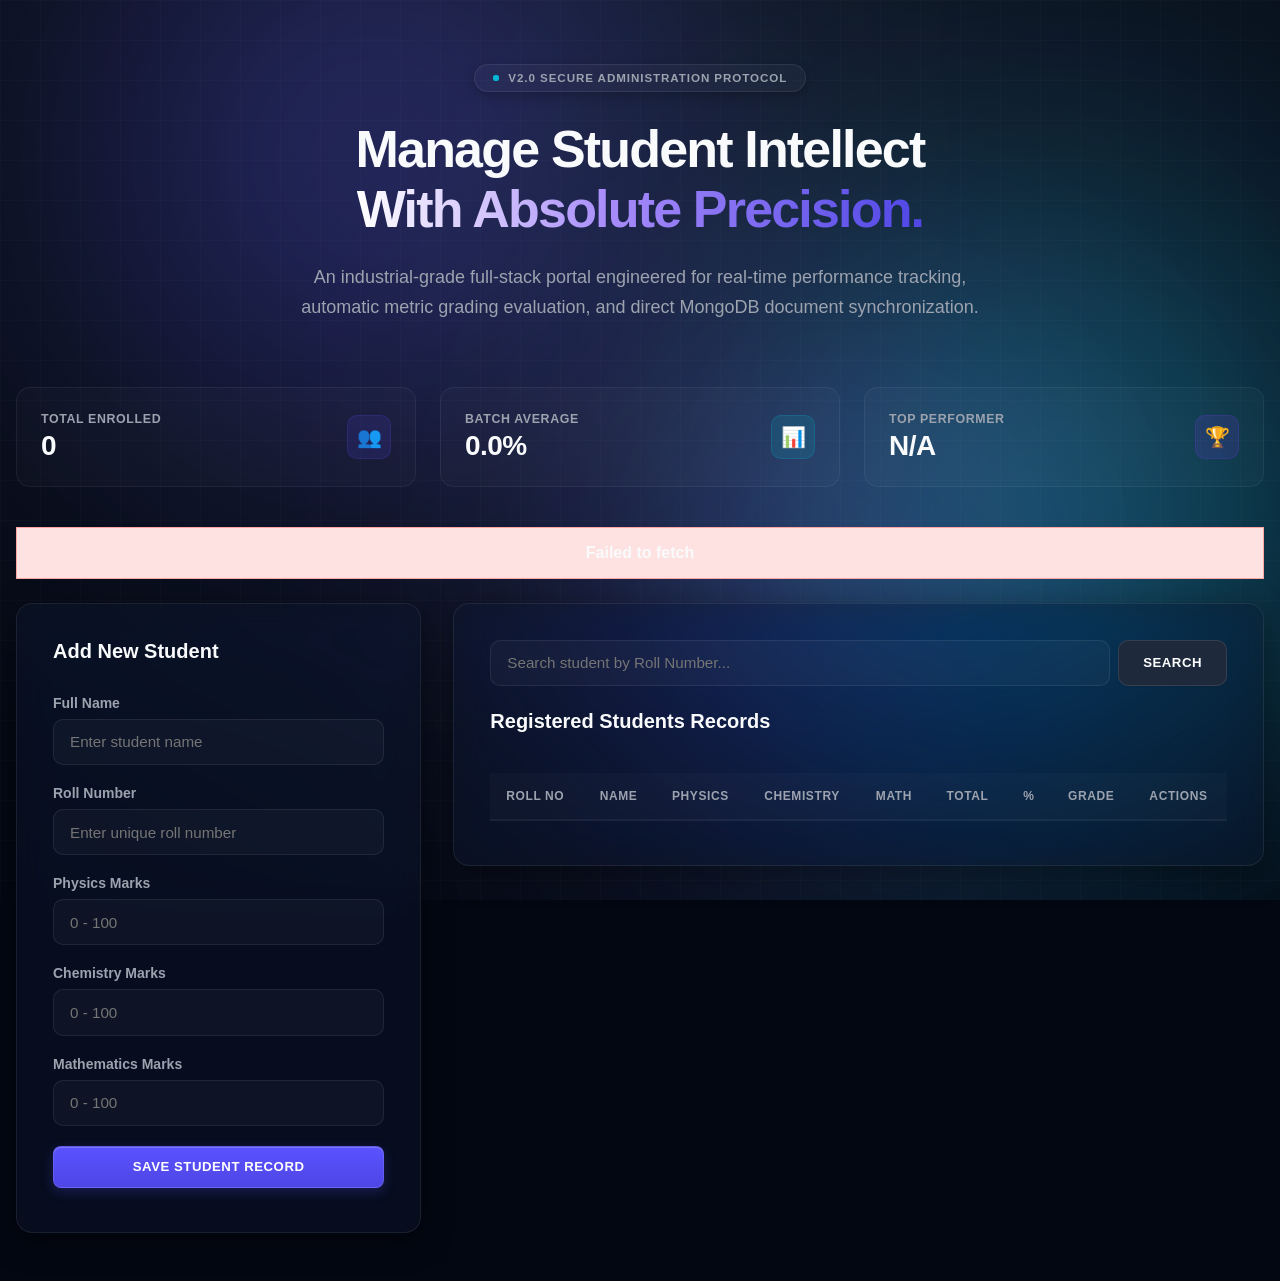
==== frontend/index.html @ d6ca9dad "Initial release of Student Marks Management System" ====
<!DOCTYPE html>
<html lang="en">
<head>
    <meta charset="UTF-8">
    <meta name="viewport" content="width=device-width, initial-scale=1.0">
    <title>Student Marks Dashboard</title>
    <link rel="stylesheet" href="style.css">
</head>
<body>

    <div class="ambient-background">
        <div class="glow-orb orb-1"></div>
        <div class="glow-orb orb-2"></div>
        <div class="glow-orb orb-3"></div>
        <div class="glass-grid-overlay"></div>
    </div>
    <div class="dashboard-container">
        <header class="saas-hero">
    <div class="hero-badge">
        <span class="badge-dot"></span>
        <span class="badge-text">v2.0 Secure Administration Protocol</span>
    </div>
    <h1 class="hero-title">
        Manage Student Intellect <br>
        <span class="gradient-text">With Absolute Precision.</span>
    </h1>
    <p class="hero-subtitle">
        An industrial-grade full-stack portal engineered for real-time performance tracking, automatic metric grading evaluation, and direct MongoDB document synchronization.
    </p>
</header>

<div class="metrics-grid">
    <div class="metric-card">
        <div class="metric-info">
            <span class="metric-label">Total Enrolled</span>
            <h3 id="stat-total" class="metric-value">0</h3>
        </div>
        <div class="metric-icon icon-blue">👥</div>
    </div>

    <div class="metric-card">
        <div class="metric-info">
            <span class="metric-label">Batch Average</span>
            <h3 id="stat-average" class="metric-value">0.0%</h3>
        </div>
        <div class="metric-icon icon-cyan">📊</div>
    </div>

    <div class="metric-card">
        <div class="metric-info">
            <span class="metric-label">Top Performer</span>
            <h3 id="stat-top" class="metric-value">N/A</h3>
        </div>
        <div class="metric-icon icon-purple">🏆</div>
    </div>
</div>


        <div id="alert-message" class="alert hidden"></div>

        <div class="main-grid">
            
            <section class="form-section">
                <h2 id="form-title">Add New Student</h2>
                <form id="student-form">
                    <input type="hidden" id="student-id">

                    <div class="form-group">
                        <label for="student-name">Full Name</label>
                        <input type="text" id="student-name" required placeholder="Enter student name">
                    </div>

                    <div class="form-group">
                        <label for="roll-number">Roll Number</label>
                        <input type="text" id="roll-number" required placeholder="Enter unique roll number">
                    </div>

                    <div class="form-group">
                        <label for="physics-marks">Physics Marks</label>
                        <input type="number" id="physics-marks" required min="0" max="100" placeholder="0 - 100">
                    </div>

                    <div class="form-group">
                        <label for="chemistry-marks">Chemistry Marks</label>
                        <input type="number" id="chemistry-marks" required min="0" max="100" placeholder="0 - 100">
                    </div>

                    <div class="form-group">
                        <label for="math-marks">Mathematics Marks</label>
                        <input type="number" id="math-marks" required min="0" max="100" placeholder="0 - 100">
                    </div>

                    <button type="submit" id="submit-btn" class="btn btn-primary">Save Student Record</button>
                    <button type="button" id="cancel-btn" class="btn btn-secondary hidden">Cancel Edit</button>
                </form>
            </section>

            <section class="table-section">
                
                <div class="search-box">
                    <input type="text" id="search-input" placeholder="Search student by Roll Number...">
                    <button id="search-btn" class="btn btn-search">Search</button>
                    <button id="clear-search-btn" class="btn btn-secondary hidden">Clear</button>
                </div>

                <h2>Registered Students Records</h2>
                <div class="table-wrapper">
                    <table id="students-table">
                        <thead>
                            <tr>
                                <th>Roll No</th>
                                <th>Name</th>
                                <th>Physics</th>
                                <th>Chemistry</th>
                                <th>Math</th>
                                <th>Total</th>
                                <th>%</th>
                                <th>Grade</th>
                                <th>Actions</th>
                            </tr>
                        </thead>
                        <tbody id="students-table-body">
                            </tbody>
                    </table>
                </div>
            </section>

        </div>
    </div>

    <script src="script.js"></script>
</body>
</html>
---- frontend/style.css ----
/* ==========================================================================
   1. GLOBAL VARIABLES & RESET
   ========================================================================== */
/* ==========================================================================
   PREMIUM SAAS THEME VARIABLES (Linear & Stripe Inspired)
   ========================================================================== */
:root {
    --bg-main: #030712;           /* Deep dark obsidian base */
    --surface-main: rgba(17, 24, 39, 0.7); /* Translucent midnight gray for cards */
    --border-premium: rgba(255, 255, 255, 0.08); /* Ultra-thin sleek glass borders */
    
    --accent-glow: #4f46e5;       /* Core electric indigo */
    --accent-secondary: #06b6d4;  /* Cyber cyan highlight */
    --text-primary: #f9fafb;      /* Crisp off-white for ultimate readability */
    --text-muted: #9ca3af;        /* Subtle slate gray for secondary labels */
    
    --radius-premium: 16px;       /* Softer, modern premium rounded corners */
}

body {
    background-color: var(--bg-main);
    color: var(--text-primary);
    font-family: 'Inter', -apple-system, BlinkMacSystemFont, sans-serif;
    min-height: 100vh;
    overflow-x: hidden;
    position: relative;
    padding: 3rem 1rem;
}

* {
    margin: 0;
    padding: 0;
    box-sizing: border-box;
    font-family: 'Segoe UI', Tahoma, Geneva, Verdana, sans-serif;
}

/* ==========================================================================
   2. LAYOUT CONTAINER & GRID
   ========================================================================== */
.dashboard-container {
    max-width: 1300px;
    margin: 0 auto;
}

header {
    margin-bottom: 2rem;
    text-align: center;
}

header h1 {
    font-size: 2.25rem;
    color: var(--text-main);
    font-weight: 700;
}

header p {
    color: var(--text-muted);
    font-size: 1rem;
}

/* Side-by-side Layout using CSS Grid */
.main-grid {
    display: grid;
    grid-template-columns: 1fr 2fr; /* Form takes 1 part, Table takes 2 parts */
    gap: 2rem;
    align-items: start;
}

/* Responsive adjustments for laptop/tablet screens */
@media (max-width: 968px) {
    .main-grid {
        grid-template-columns: 1fr; /* Stack form on top of table on small screens */
    }
}

/* ==========================================================================
   3. CARD & FORM DESIGN
   ========================================================================== */
.form-section, .table-section {
    background: var(--surface-color);
    padding: 2rem;
    border-radius: var(--radius);
    box-shadow: 0 4px 6px -1px rgba(0, 0, 0, 0.05), 0 2px 4px -1px rgba(0, 0, 0, 0.03);
    border: 1px solid var(--border-color);
}

h2 {
    font-size: 1.25rem;
    margin-bottom: 1.5rem;
    color: var(--text-main);
    border-bottom: 2px solid var(--border-color);
    padding-bottom: 0.5rem;
}

.form-group {
    margin-bottom: 1.25rem;
}

.form-group label {
    display: block;
    font-weight: 600;
    margin-bottom: 0.5rem;
    font-size: 0.875rem;
    color: var(--text-muted);
}

.form-group input {
    width: 100%;
    padding: 0.75rem;
    border: 1px solid var(--border-color);
    border-radius: var(--radius);
    font-size: 1rem;
    color: var(--text-main);
    transition: border-color 0.2s;
}

.form-group input:focus {
    outline: none;
    border-color: var(--primary-color);
}

/* ==========================================================================
   4. BUTTON & SEARCH ELEMENT STYLES
   ========================================================================== */
.btn {
    display: inline-block;
    width: 100%;
    padding: 0.75rem 1.5rem;
    font-size: 1rem;
    font-weight: 600;
    border-radius: var(--radius);
    border: none;
    cursor: pointer;
    text-align: center;
    transition: background-color 0.2s;
    margin-bottom: 0.5rem;
}

.btn-primary {
    background-color: var(--primary-color);
    color: #ffffff;
}

.btn-primary:hover {
    background-color: var(--primary-hover);
}

.btn-secondary {
    background-color: var(--secondary-color);
    color: #ffffff;
}

.btn-danger {
    background-color: var(--error-color);
    color: #ffffff;
    padding: 0.4rem 0.75rem;
    font-size: 0.85rem;
}

.btn-edit {
    background-color: var(--primary-color);
    color: #ffffff;
    padding: 0.4rem 0.75rem;
    font-size: 0.85rem;
    margin-right: 0.25rem;
}

/* Search Box Area Layout */
.search-box {
    display: flex;
    gap: 0.5rem;
    margin-bottom: 1.5rem;
}

.search-box input {
    flex: 1;
    padding: 0.75rem;
    border: 1px solid var(--border-color);
    border-radius: var(--radius);
}

.btn-search {
    background-color: var(--text-main);
    color: #ffffff;
    width: auto;
    margin-bottom: 0;
}

/* ==========================================================================
   5. TABLE DESIGN
   ========================================================================== */
.table-wrapper {
    overflow-x: auto; /* Ensures table scrolls horizontally if screen is tiny */
}

table {
    width: 100%;
    border-collapse: collapse;
    text-align: left;
    font-size: 0.95rem;
}

th, td {
    padding: 1rem;
    border-bottom: 1px solid var(--border-color);
}

th {
    background-color: #f1f5f9;
    font-weight: 600;
    color: var(--text-muted);
}

tr:hover {
    background-color: #f8fafc;
}

/* ==========================================================================
   6. DYNAMIC UI UTILITY STATES
   ========================================================================== */
.alert {
    padding: 1rem;
    border-radius: var(--radius);
    margin-bottom: 1.5rem;
    text-align: center;
    font-weight: 600;
}

.alert-success {
    background-color: #d1fae5;
    color: var(--success-color);
    border: 1px solid #a7f3d0;
}

.alert-error {
    background-color: #fee2e2;
    color: var(--error-color);
    border: 1px solid #fca5a5;
}

.hidden {
    display: none !important;
}

/* ==========================================================================
   STEP 1: AMBIENT BACKGROUND CANVAS ENGINE
   ========================================================================== */
.ambient-background {
    position: fixed;
    top: 0;
    left: 0;
    width: 100vw;
    height: 100vh;
    z-index: -1; /* Forces the animation to stay completely behind everything else */
    overflow: hidden;
    background: radial-gradient(circle at 50% 0%, #111827 0%, #030712 100%);
}

/* Base properties for the glowing structural shapes */
.glow-orb {
    position: absolute;
    border-radius: 50%;
    filter: blur(140px); /* Massive blur values turn hard shapes into soft ambient lights */
    opacity: 0.4;
    mix-blend-mode: screen;
}

/* Individual Orb Positioning, Colors, and Animation Assignment */
.orb-1 {
    top: -10%;
    left: 10%;
    width: 500px;
    height: 500px;
    background: var(--accent-glow);
    animation: floatOrb1 25s infinite alternate ease-in-out;
}

.orb-2 {
    bottom: 10%;
    right: -5%;
    width: 600px;
    height: 600px;
    background: var(--accent-secondary);
    animation: floatOrb2 30s infinite alternate ease-in-out;
}

.orb-3 {
    top: 40%;
    left: 50%;
    width: 400px;
    height: 400px;
    background: #7c3aed; /* Deep royal purple accent */
    animation: floatOrb1 20s infinite alternate-reverse ease-in-out;
}

/* Subtly textured grid overlay overlay for that high-tech Linear SaaS look */
.glass-grid-overlay {
    position: absolute;
    inset: 0;
    background-image: linear-gradient(rgba(255, 255, 255, 0.015) 1px, transparent 1px),
                      linear-gradient(90deg, rgba(255, 255, 255, 0.015) 1px, transparent 1px);
    background-size: 40px 40px;
}

/* ==========================================================================
   MATHEMATICAL TRANSFORMATION PATHS (Hardware-Accelerated)
   ========================================================================== */
@keyframes floatOrb1 {
    0% { transform: translate(0px, 0px) scale(1); }
    50% { transform: translate(60px, 40px) scale(1.15); }
    100% { transform: translate(-40px, 80px) scale(0.9); }
}

@keyframes floatOrb2 {
    0% { transform: translate(0px, 0px) scale(1.1); }
    50% { transform: translate(-80px, -60px) scale(0.85); }
    100% { transform: translate(50px, 30px) scale(1); }
}

/* ==========================================================================
   STEP 2: PREMIUM SAAS HERO SECTION STYLING
   ========================================================================== */
.saas-hero {
    display: flex;
    flex-direction: column;
    align-items: center;
    text-align: center;
    margin-bottom: 4rem;
    margin-top: 1rem;
    animation: heroFadeIn 1.2s cubic-bezier(0.16, 1, 0.3, 1) both;
}

/* Glowing Top Status Badge Layout */
.hero-badge {
    display: inline-flex;
    align-items: center;
    gap: 0.6rem;
    background: rgba(255, 255, 255, 0.03);
    border: 1px solid rgba(255, 255, 255, 0.08);
    padding: 0.4rem 1.1rem;
    border-radius: 100px;
    margin-bottom: 1.75rem;
    -webkit-backdrop-filter: blur(8px);
    backdrop-filter: blur(8px);
    box-shadow: 0 4px 12px rgba(0, 0, 0, 0.2);
}

/* Animated Pulse Radar Indicator */
.badge-dot {
    width: 6px;
    height: 6px;
    background-color: var(--accent-secondary);
    border-radius: 50%;
    position: relative;
}

.badge-dot::after {
    content: '';
    position: absolute;
    inset: 0;
    border-radius: 50%;
    background-color: var(--accent-secondary);
    animation: pulseRadar 2s infinite ease-out;
}

.badge-text {
    font-size: 0.725rem;
    font-weight: 600;
    text-transform: uppercase;
    letter-spacing: 0.08em;
    color: var(--text-muted);
}

/* High-End Condensed Typography */
.hero-title {
    font-size: 3.25rem;
    font-weight: 800;
    line-height: 1.15;
    letter-spacing: -0.035em;
    color: var(--text-primary);
    margin-bottom: 1.5rem;
}

/* Linear-Inspired Gradient Overlay Mask */
.gradient-text {
    background: linear-gradient(90deg, #ffffff 0%, #a78bfa 45%, var(--accent-glow) 100%);
    -webkit-background-clip: text;
    -webkit-text-fill-color: transparent;
    background-clip: text;
}

.hero-subtitle {
    font-size: 1.125rem;
    max-width: 680px;
    color: var(--text-muted);
    font-weight: 400;
    line-height: 1.65;
}

/* ==========================================================================
   HARDWARE-ACCELERATED HERO KEYFRAMES
   ========================================================================== */
@keyframes heroFadeIn {
    0% {
        opacity: 0;
        transform: translateY(30px);
    }
    100% {
        opacity: 1;
        transform: translateY(0);
    }
}

@keyframes pulseRadar {
    0% {
        transform: scale(1);
        opacity: 0.8;
    }
    100% {
        transform: scale(3.5);
        opacity: 0;
    }
}

/* Mobile Responsive Scale Overrides */
@media (max-width: 768px) {
    .saas-hero { margin-bottom: 2.5rem; }
    .hero-title { font-size: 2.25rem; letter-spacing: -0.02em; }
    .hero-subtitle { font-size: 1rem; }
}

/* ==========================================================================
   STEP 3: GLASSMORPHISM CARD SKINS & FORM ELEMENTS
   ========================================================================== */
/* Upgrading the main content container panels into Frosted Glass wrappers */
.form-section, .table-section {
    background: rgba(17, 24, 39, 0.45) !important; /* Semi-transparent midnight core */
    -webkit-backdrop-filter: blur(16px) saturate(180%);
    backdrop-filter: blur(16px) saturate(180%);     /* Frosted optical glass filter blur */
    border: 1px solid var(--border-premium) !important; /* Ultra-crisp pixel boundary accent line */
    border-radius: var(--radius-premium) !important;
    box-shadow: 0 8px 32px 0 rgba(0, 0, 0, 0.4) !important; /* Deep ambient soft drop shadow */
    padding: 2.25rem !important;
}

/* Enhancing input fields to look like high-end developer terminals */
.form-group input, .search-box input {
    background: rgba(255, 255, 255, 0.03) !important;
    border: 1px solid rgba(255, 255, 255, 0.08) !important;
    border-radius: 10px !important;
    color: var(--text-primary) !important;
    padding: 0.85rem 1rem !important;
    font-size: 0.95rem !important;
    transition: all 0.3s cubic-bezier(0.16, 1, 0.3, 1) !important;
}

/* High-tech glow accent highlight upon active field focus interaction states */
.form-group input:focus, .search-box input:focus {
    background: rgba(255, 255, 255, 0.06) !important;
    border-color: var(--accent-secondary) !important;
    box-shadow: 0 0 0 4px rgba(6, 182, 212, 0.15) !important;
}

/* ==========================================================================
   TABLE MODERNIZATION ENGINE
   ========================================================================== */
table {
    border-collapse: separate !important;
    border-spacing: 0 0.5rem !important; /* Employs professional separated structural rows spacing */
}

th {
    background: rgba(255, 255, 255, 0.02) !important;
    color: var(--text-muted) !important;
    text-transform: uppercase !important;
    font-size: 0.75rem !important;
    font-weight: 700 !important;
    letter-spacing: 0.05em !important;
    padding: 1rem !important;
    border-bottom: 2px solid rgba(255, 255, 255, 0.05) !important;
}

/* Make body rows look like individual floating structural ribbons */
tbody tr {
    background: rgba(255, 255, 255, 0.01) !important;
    transition: all 0.25s ease !important;
}

tbody tr:hover {
    background: rgba(255, 255, 255, 0.04) !important;
    transform: scale(1.005) translateY(-1px);
}

td {
    padding: 1.1rem 1rem !important;
    border-top: 1px solid rgba(255, 255, 255, 0.02) !important;
    border-bottom: 1px solid rgba(255, 255, 255, 0.02) !important;
    color: #e5e7eb !important;
}

/* Rounding corners on row boundaries to sustain component modularity profiles */
td:first-child { border-left: 1px solid rgba(255, 255, 255, 0.02) !important; border-radius: 10px 0 0 10px !important; }
td:last-child { border-right: 1px solid rgba(255, 255, 255, 0.02) !important; border-radius: 0 10px 10px 0 !important; }

/* ==========================================================================
   METRIC STATUS GRADE BADGES
   ========================================================================== */
.badge {
    display: inline-block;
    padding: 0.25rem 0.65rem;
    font-size: 0.75rem;
    font-weight: 700;
    border-radius: 6px;
    background: rgba(79, 70, 229, 0.15);
    color: #a78bfa;
    border: 1px solid rgba(167, 139, 250, 0.2);
}

/* ==========================================================================
   STEP 4: DASHBOARD METRICS CARDS STYLE
   ========================================================================== */
.metrics-grid {
    display: grid;
    grid-template-columns: repeat(3, 1fr); /* Divides available width into three even columns */
    gap: 1.5rem;
    margin-bottom: 2.5rem;
    animation: heroFadeIn 1s cubic-bezier(0.16, 1, 0.3, 1) 0.2s both; /* Slight entry delay for visual layering */
}

.metric-card {
    background: rgba(255, 255, 255, 0.02);
    -webkit-backdrop-filter: blur(12px);
    backdrop-filter: blur(12px);
    border: 1px solid rgba(255, 255, 255, 0.06);
    padding: 1.5rem;
    border-radius: 14px;
    display: flex;
    justify-content: space-between;
    align-items: center;
    transition: transform 0.3s cubic-bezier(0.16, 1, 0.3, 1), border-color 0.3s;
}

.metric-card:hover {
    transform: translateY(-4px);
    border-color: rgba(255, 255, 255, 0.15);
    background: rgba(255, 255, 255, 0.03);
}

.metric-label {
    font-size: 0.775rem;
    font-weight: 600;
    text-transform: uppercase;
    letter-spacing: 0.05em;
    color: var(--text-muted);
    display: block;
    margin-bottom: 0.25rem;
}

.metric-value {
    font-size: 1.75rem;
    font-weight: 700;
    color: var(--text-primary);
    letter-spacing: -0.02em;
}

/* Micro Neon Accents for Card Badge Emblems */
.metric-icon {
    width: 44px;
    height: 44px;
    border-radius: 10px;
    display: flex;
    align-items: center;
    justify-content: center;
    font-size: 1.25rem;
}

.icon-blue { background: rgba(79, 70, 229, 0.15); border: 1px solid rgba(79, 70, 229, 0.2); }
.icon-cyan { background: rgba(6, 182, 212, 0.15); border: 1px solid rgba(6, 182, 212, 0.2); }
.icon-purple { background: rgba(124, 58, 237, 0.15); border: 1px solid rgba(124, 58, 237, 0.2); }

/* Responsive adjustments for smaller screens */
@media (max-width: 768px) {
    .metrics-grid {
        grid-template-columns: 1fr; /* Stacks the three metrics vertically on tablets or mobile devices */
        gap: 1rem;
    }
}

/* ==========================================================================
   STEP 5: ADVANCED TACTILE BUTTONS & HOVER ENGINES
   ========================================================================== */
/* Master Base button overrides */
.btn {
    text-transform: uppercase;
    font-size: 0.825rem !important;
    letter-spacing: 0.04em;
    font-weight: 700 !important;
    border-radius: 8px !important;
    padding: 0.8rem 1.5rem !important;
    transition: all 0.2s cubic-bezier(0.16, 1, 0.3, 1) !important; /* Smooth physical easing */
    box-shadow: 0 1px 2px rgba(0, 0, 0, 0.05);
    position: relative;
    overflow: hidden;
}

/* Micro physical physics click simulation state */
.btn:active {
    transform: scale(0.97) !important; /* Compresses slightly downward when physically clicked */
}

/* 1. Primary Action Button: Save Record (Electric Indigo Neon Glow) */
.btn-primary {
    background: linear-gradient(180deg, #5a52ff 0%, #4f46e5 100%) !important;
    border: 1px solid rgba(255, 255, 255, 0.1) !important;
    box-shadow: 0 4px 12px rgba(79, 70, 229, 0.25), 
                inset 0 1px 0 rgba(255, 255, 255, 0.2) !important; /* Inner highlight rim */
}

.btn-primary:hover {
    background: linear-gradient(180deg, #6c65ff 0%, #5a52ff 100%) !important;
    box-shadow: 0 6px 20px rgba(79, 70, 229, 0.4), 
                0 0 0 2px rgba(90, 82, 255, 0.2) !important;
    transform: translateY(-1px);
}

/* 2. Search CTA Button: (Crisp Dark Obsidian Slate) */
.btn-search {
    background: #1e293b !important;
    border: 1px solid rgba(255, 255, 255, 0.1) !important;
    border-radius: 10px !important;
    padding: 0 1.5rem !important;
}

.btn-search:hover {
    background: #334155 !important;
    color: #ffffff !important;
    border-color: rgba(255, 255, 255, 0.2) !important;
    transform: translateY(-1px);
}

/* 3. Grid Row Action: Edit Button (Translucent Cyan Velvet) */
.btn-edit {
    background: rgba(6, 182, 212, 0.1) !important;
    color: #22d3ee !important;
    border: 1px solid rgba(6, 182, 212, 0.2) !important;
    -webkit-backdrop-filter: blur(4px); /* Safari/iOS support */
    backdrop-filter: blur(4px);
}

.btn-edit:hover {
    background: var(--accent-secondary) !important;
    color: #030712 !important; /* Inverts text color on fill for contrast */
    box-shadow: 0 4px 12px rgba(6, 182, 212, 0.3) !important;
    transform: translateY(-1px);
}

/* 4. Grid Row Action: Delete Button (Translucent Crimson Velvet) */
.btn-danger {
    background: rgba(239, 68, 68, 0.1) !important;
    color: #f87171 !important;
    border: 1px solid rgba(239, 68, 68, 0.2) !important;
    -webkit-backdrop-filter: blur(4px); /* Safari/iOS support */
    backdrop-filter: blur(4px);
}

.btn-danger:hover {
    background: var(--error-color) !important;
    color: #ffffff !important;
    box-shadow: 0 4px 12px rgba(239, 68, 68, 0.3) !important;
    transform: translateY(-1px);
}

/* 5. Cancel / Reset Action Button: (Subtle Translucent Gray) */
.btn-secondary {
    background: rgba(255, 255, 255, 0.05) !important;
    border: 1px solid rgba(255, 255, 255, 0.08) !important;
    color: var(--text-muted) !important;
}

.btn-secondary:hover {
    background: rgba(255, 255, 255, 0.1) !important;
    color: var(--text-primary) !important;
    transform: translateY(-1px);
}
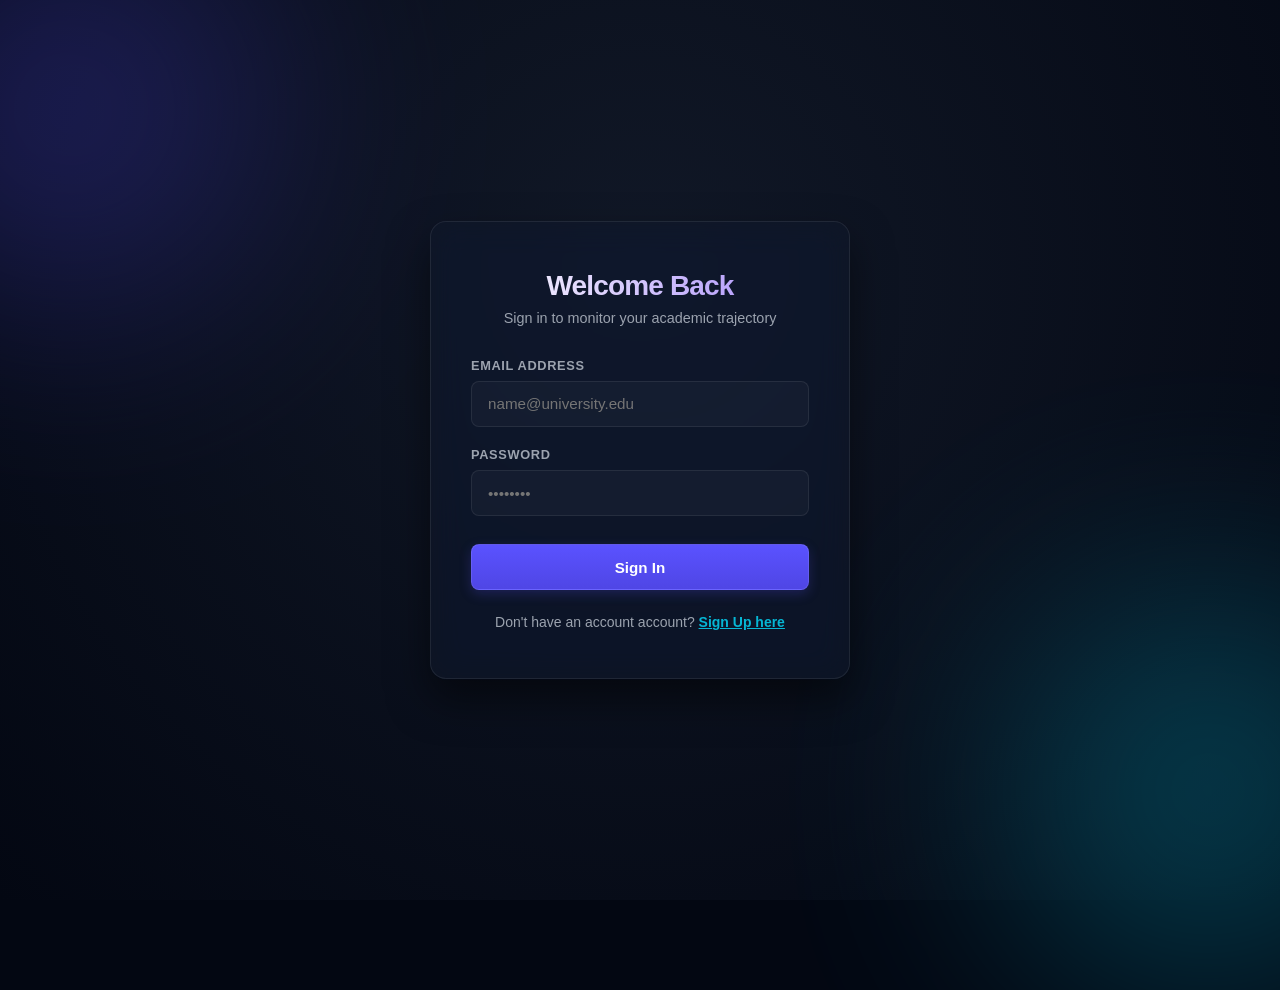
==== commit 736dc72b: "Fix: Renamed auth to index for route structure and added auth guards" ====
--- a/frontend/index.html
+++ b/frontend/index.html
@@ -3,131 +3,337 @@
 <head>
     <meta charset="UTF-8">
     <meta name="viewport" content="width=device-width, initial-scale=1.0">
-    <title>Student Marks Dashboard</title>
-    <link rel="stylesheet" href="style.css">
+    <title>Academic Portal - Secure Access</title>
+    <style>
+        /* Modern Premium SaaS Color Variables */
+        :root {
+            --bg-dark: #030712;
+            --glass-surface: rgba(17, 24, 39, 0.6);
+            --border-glow: rgba(255, 255, 255, 0.08);
+            --accent-indigo: #4f46e5;
+            --accent-cyan: #06b6d4;
+            --text-light: #f9fafb;
+            --text-muted: #9ca3af;
+        }
+
+        * {
+            margin: 0;
+            padding: 0;
+            box-sizing: border-box;
+            font-family: 'Inter', -apple-system, BlinkMacSystemFont, sans-serif;
+        }
+
+        body {
+            background-color: var(--bg-dark);
+            color: var(--text-light);
+            min-height: 100vh;
+            display: flex;
+            justify-content: center;
+            align-items: center;
+            overflow: hidden;
+            position: relative;
+        }
+
+        /* Ambient Animated Background Mesh */
+        .ambient-bg {
+            position: absolute;
+            inset: 0;
+            z-index: -1;
+            background: radial-gradient(circle at 50% 30%, #111827 0%, #030712 100%);
+        }
+
+        .blur-orb {
+            position: absolute;
+            width: 400px;
+            height: 400px;
+            border-radius: 50%;
+            filter: blur(120px);
+            opacity: 0.3;
+        }
+        .orb-indigo { background: var(--accent-indigo); top: -10%; left: -10%; }
+        .orb-cyan { background: var(--accent-cyan); bottom: -10%; right: -10%; }
+
+        /* Glassmorphic Auth Container Layout */
+        .auth-container {
+            background: var(--glass-surface);
+            -webkit-backdrop-filter: blur(16px) saturate(180%);
+            backdrop-filter: blur(16px) saturate(180%);
+            border: 1px solid var(--border-glow);
+            padding: 3rem 2.5rem;
+            border-radius: 16px;
+            width: 100%;
+            max-width: 420px;
+            box-shadow: 0 20px 40px rgba(0, 0, 0, 0.5);
+            animation: cardFadeIn 0.8s cubic-bezier(0.16, 1, 0.3, 1) both;
+        }
+
+        .auth-header {
+            text-align: center;
+            margin-bottom: 2rem;
+        }
+
+        .auth-header h2 {
+            font-size: 1.75rem;
+            font-weight: 800;
+            letter-spacing: -0.03em;
+            margin-bottom: 0.5rem;
+            background: linear-gradient(90deg, #fff, #a78bfa);
+            -webkit-background-clip: text;
+            background-clip: text;
+            -webkit-text-fill-color: transparent;
+        }
+
+        .auth-header p {
+            font-size: 0.9rem;
+            color: var(--text-muted);
+        }
+
+        /* Form Controls */
+        .form-group {
+            margin-bottom: 1.25rem;
+        }
+
+        .form-group label {
+            display: block;
+            font-size: 0.8rem;
+            font-weight: 600;
+            margin-bottom: 0.5rem;
+            color: var(--text-muted);
+            text-transform: uppercase;
+            letter-spacing: 0.05em;
+        }
+
+        .form-group input {
+            width: 100%;
+            padding: 0.85rem 1rem;
+            background: rgba(255, 255, 255, 0.03);
+            border: 1px solid rgba(255, 255, 255, 0.08);
+            border-radius: 8px;
+            color: var(--text-light);
+            font-size: 0.95rem;
+            transition: all 0.3s ease;
+        }
+
+        .form-group input:focus {
+            outline: none;
+            border-color: var(--accent-cyan);
+            box-shadow: 0 0 0 3px rgba(6, 182, 212, 0.15);
+            background: rgba(255, 255, 255, 0.06);
+        }
+
+        /* Tactile Action Buttons */
+        .btn-submit {
+            width: 100%;
+            padding: 0.85rem;
+            background: linear-gradient(180deg, #5a52ff 0%, #4f46e5 100%);
+            border: 1px solid rgba(255, 255, 255, 0.1);
+            border-radius: 8px;
+            color: white;
+            font-size: 0.95rem;
+            font-weight: 700;
+            cursor: pointer;
+            transition: all 0.2s ease;
+            margin-top: 0.5rem;
+            box-shadow: 0 4px 12px rgba(79, 70, 229, 0.25);
+        }
+
+        .btn-submit:hover {
+            transform: translateY(-1px);
+            box-shadow: 0 6px 20px rgba(79, 70, 229, 0.4);
+        }
+
+        .btn-submit:active {
+            transform: scale(0.98);
+        }
+
+        /* Switch Toggle Layout Text link */
+        .switch-mode-text {
+            text-align: center;
+            margin-top: 1.5rem;
+            font-size: 0.875rem;
+            color: var(--text-muted);
+        }
+
+        .switch-mode-text span {
+            color: var(--accent-cyan);
+            cursor: pointer;
+            font-weight: 600;
+            text-decoration: underline;
+        }
+
+        /* Dynamic Feedback Message Banners */
+        .msg-box {
+            padding: 0.75rem;
+            border-radius: 6px;
+            font-size: 0.85rem;
+            font-weight: 600;
+            margin-bottom: 1.25rem;
+            text-align: center;
+            display: none;
+        }
+        .msg-error { background: rgba(239, 68, 68, 0.15); color: #f87171; border: 1px solid rgba(239, 68, 68, 0.2); }
+        .msg-success { background: rgba(16, 185, 129, 0.15); color: #34d399; border: 1px solid rgba(16, 185, 129, 0.2); }
+
+        .hidden { display: none !important; }
+
+        @keyframes cardFadeIn {
+            0% { opacity: 0; transform: translateY(20px); }
+            100% { opacity: 1; transform: translateY(0); }
+        }
+    </style>
 </head>
 <body>
 
-    <div class="ambient-background">
-        <div class="glow-orb orb-1"></div>
-        <div class="glow-orb orb-2"></div>
-        <div class="glow-orb orb-3"></div>
-        <div class="glass-grid-overlay"></div>
+    <div class="ambient-bg">
+        <div class="blur-orb orb-indigo"></div>
+        <div class="blur-orb orb-cyan"></div>
     </div>
-    <div class="dashboard-container">
-        <header class="saas-hero">
-    <div class="hero-badge">
-        <span class="badge-dot"></span>
-        <span class="badge-text">v2.0 Secure Administration Protocol</span>
+
+    <div class="auth-container">
+        <div class="auth-header">
+            <h2 id="auth-title">Welcome Back</h2>
+            <p id="auth-subtitle">Sign in to monitor your academic trajectory</p>
+        </div>
+
+        <div id="feedback-msg" class="msg-box"></div>
+
+        <form id="auth-form">
+            <div class="form-group hidden" id="username-group">
+                <label for="input-username">Username</label>
+                <input type="text" id="input-username" placeholder="Choose a handle">
+            </div>
+
+            <div class="form-group">
+                <label for="input-email">Email Address</label>
+                <input type="email" id="input-email" required placeholder="name@university.edu">
+            </div>
+
+            <div class="form-group">
+                <label for="input-password">Password</label>
+                <input type="password" id="input-password" required placeholder="••••••••">
+            </div>
+
+            <button type="submit" id="btn-action" class="btn-submit">Sign In</button>
+        </form>
+
+        <p class="switch-mode-text" id="toggle-hint">
+            Don't have an account account? <span id="switch-trigger" onclick="toggleAuthMode()">Sign Up here</span>
+        </p>
     </div>
-    <h1 class="hero-title">
-        Manage Student Intellect <br>
-        <span class="gradient-text">With Absolute Precision.</span>
-    </h1>
-    <p class="hero-subtitle">
-        An industrial-grade full-stack portal engineered for real-time performance tracking, automatic metric grading evaluation, and direct MongoDB document synchronization.
-    </p>
-</header>
-
-<div class="metrics-grid">
-    <div class="metric-card">
-        <div class="metric-info">
-            <span class="metric-label">Total Enrolled</span>
-            <h3 id="stat-total" class="metric-value">0</h3>
-        </div>
-        <div class="metric-icon icon-blue">👥</div>
-    </div>
-
-    <div class="metric-card">
-        <div class="metric-info">
-            <span class="metric-label">Batch Average</span>
-            <h3 id="stat-average" class="metric-value">0.0%</h3>
-        </div>
-        <div class="metric-icon icon-cyan">📊</div>
-    </div>
-
-    <div class="metric-card">
-        <div class="metric-info">
-            <span class="metric-label">Top Performer</span>
-            <h3 id="stat-top" class="metric-value">N/A</h3>
-        </div>
-        <div class="metric-icon icon-purple">🏆</div>
-    </div>
-</div>
-
-
-        <div id="alert-message" class="alert hidden"></div>
-
-        <div class="main-grid">
+
+    <script>
+        // 1. STATE & ELEMENT REGISTRY
+        let isLoginMode = true;
+        const API_AUTH_URL = 'http://localhost:8080/api/auth';
+
+        const authForm = document.getElementById('auth-form');
+        const authTitle = document.getElementById('auth-title');
+        const authSubtitle = document.getElementById('auth-subtitle');
+        const usernameGroup = document.getElementById('username-group');
+        const inputUsername = document.getElementById('input-username');
+        const inputEmail = document.getElementById('input-email');
+        const inputPassword = document.getElementById('input-password');
+        const btnAction = document.getElementById('btn-action');
+        const toggleHint = document.getElementById('toggle-hint');
+        const feedbackMsg = document.getElementById('feedback-msg');
+
+        // 2. TOGGLE LAYOUT INTERACTIVE STATES
+        function toggleAuthMode() {
+            isLoginMode = !isLoginMode;
+            clearNotification();
+            authForm.reset();
             
-            <section class="form-section">
-                <h2 id="form-title">Add New Student</h2>
-                <form id="student-form">
-                    <input type="hidden" id="student-id">
-
-                    <div class="form-group">
-                        <label for="student-name">Full Name</label>
-                        <input type="text" id="student-name" required placeholder="Enter student name">
-                    </div>
-
-                    <div class="form-group">
-                        <label for="roll-number">Roll Number</label>
-                        <input type="text" id="roll-number" required placeholder="Enter unique roll number">
-                    </div>
-
-                    <div class="form-group">
-                        <label for="physics-marks">Physics Marks</label>
-                        <input type="number" id="physics-marks" required min="0" max="100" placeholder="0 - 100">
-                    </div>
-
-                    <div class="form-group">
-                        <label for="chemistry-marks">Chemistry Marks</label>
-                        <input type="number" id="chemistry-marks" required min="0" max="100" placeholder="0 - 100">
-                    </div>
-
-                    <div class="form-group">
-                        <label for="math-marks">Mathematics Marks</label>
-                        <input type="number" id="math-marks" required min="0" max="100" placeholder="0 - 100">
-                    </div>
-
-                    <button type="submit" id="submit-btn" class="btn btn-primary">Save Student Record</button>
-                    <button type="button" id="cancel-btn" class="btn btn-secondary hidden">Cancel Edit</button>
-                </form>
-            </section>
-
-            <section class="table-section">
-                
-                <div class="search-box">
-                    <input type="text" id="search-input" placeholder="Search student by Roll Number...">
-                    <button id="search-btn" class="btn btn-search">Search</button>
-                    <button id="clear-search-btn" class="btn btn-secondary hidden">Clear</button>
-                </div>
-
-                <h2>Registered Students Records</h2>
-                <div class="table-wrapper">
-                    <table id="students-table">
-                        <thead>
-                            <tr>
-                                <th>Roll No</th>
-                                <th>Name</th>
-                                <th>Physics</th>
-                                <th>Chemistry</th>
-                                <th>Math</th>
-                                <th>Total</th>
-                                <th>%</th>
-                                <th>Grade</th>
-                                <th>Actions</th>
-                            </tr>
-                        </thead>
-                        <tbody id="students-table-body">
-                            </tbody>
-                    </table>
-                </div>
-            </section>
-
-        </div>
-    </div>
-
-    <script src="script.js"></script>
+            if (isLoginMode) {
+                authTitle.innerText = "Welcome Back";
+                authSubtitle.innerText = "Sign in to monitor your academic trajectory";
+                usernameGroup.classList.add('hidden');
+                inputUsername.removeAttribute('required');
+                btnAction.innerText = "Sign In";
+                toggleHint.innerHTML = `Don't have an account? <span id="switch-trigger" onclick="toggleAuthMode()">Sign Up here</span>`;
+            } else {
+                authTitle.innerText = "Create Account";
+                authSubtitle.innerText = "Begin mapping your performance metrics";
+                usernameGroup.classList.remove('hidden');
+                inputUsername.setAttribute('required', 'true');
+                btnAction.innerText = "Register Account";
+                toggleHint.innerHTML = `Already registered? <span id="switch-trigger" onclick="toggleAuthMode()">Sign In instead</span>`;
+            }
+        }
+
+        // 3. CORE SERVICE INTERACTION: FORM SUBMISSION HANDLER
+        authForm.addEventListener('submit', async (event) => {
+            event.preventDefault(); // Stop native page reload action
+            clearNotification();
+
+            // Package data properties dynamically depending on the active state mode
+            const payload = {
+                email: inputEmail.value.trim(),
+                password: inputPassword.value
+            };
+
+            if (!isLoginMode) {
+                payload.username = inputUsername.value.trim();
+            }
+
+            // Determine network destination path mapping
+            const targetEndpoint = isLoginMode ? `${API_AUTH_URL}/login` : `${API_AUTH_URL}/signup`;
+
+            try {
+                btnAction.innerText = "Processing Transaction...";
+                btnAction.disabled = true;
+
+                const response = await fetch(targetEndpoint, {
+                    method: 'POST',
+                    headers: { 'Content-Type': 'application/json' },
+                    body: JSON.stringify(payload)
+                });
+
+                const data = await response.json();
+
+                if (!response.ok) {
+                    // Fallback to server thrown message or standard failure strings
+                    throw new Error(data.message || "Network validation check rejected.");
+                }
+
+                if (isLoginMode) {
+                    // ACTION: LOGIN SUCCESSFUL
+                    // Lock user profile identity variables down inside the browser memory cards
+                    localStorage.setItem('tracker_user_id', data.id);
+                    localStorage.setItem('tracker_user_name', data.username);
+                    
+                    showNotification("Identity verified. Accessing system profile...", "success");
+                    
+                    // Smooth delay to allow user to view the success message before transition
+                    setTimeout(() => {
+                        window.location.href = 'tracker.html'; // Reroute to our tracking dashboard
+                    }, 1200);
+                } else {
+                    // ACTION: SIGNUP SUCCESSFUL
+                    showNotification("Account registered completely! Re-orienting to sign in...", "success");
+                    setTimeout(() => {
+                        toggleAuthMode(); // Pivot layout view smoothly back onto login screen
+                    }, 2000);
+                }
+
+            } catch (error) {
+                showNotification(error.message, "error");
+            } finally {
+                btnAction.innerText = isLoginMode ? "Sign In" : "Register Account";
+                btnAction.disabled = false;
+            }
+        });
+
+        // 4. UI FEEDBACK UTILITY FUNCTIONS
+        function showNotification(message, statusType) {
+            feedbackMsg.innerText = message;
+            feedbackMsg.className = `msg-box msg-${statusType}`;
+            feedbackMsg.style.display = 'block';
+        }
+
+        function clearNotification() {
+            feedbackMsg.innerText = '';
+            feedbackMsg.style.display = 'none';
+        }
+    </script>
 </body>
 </html>
